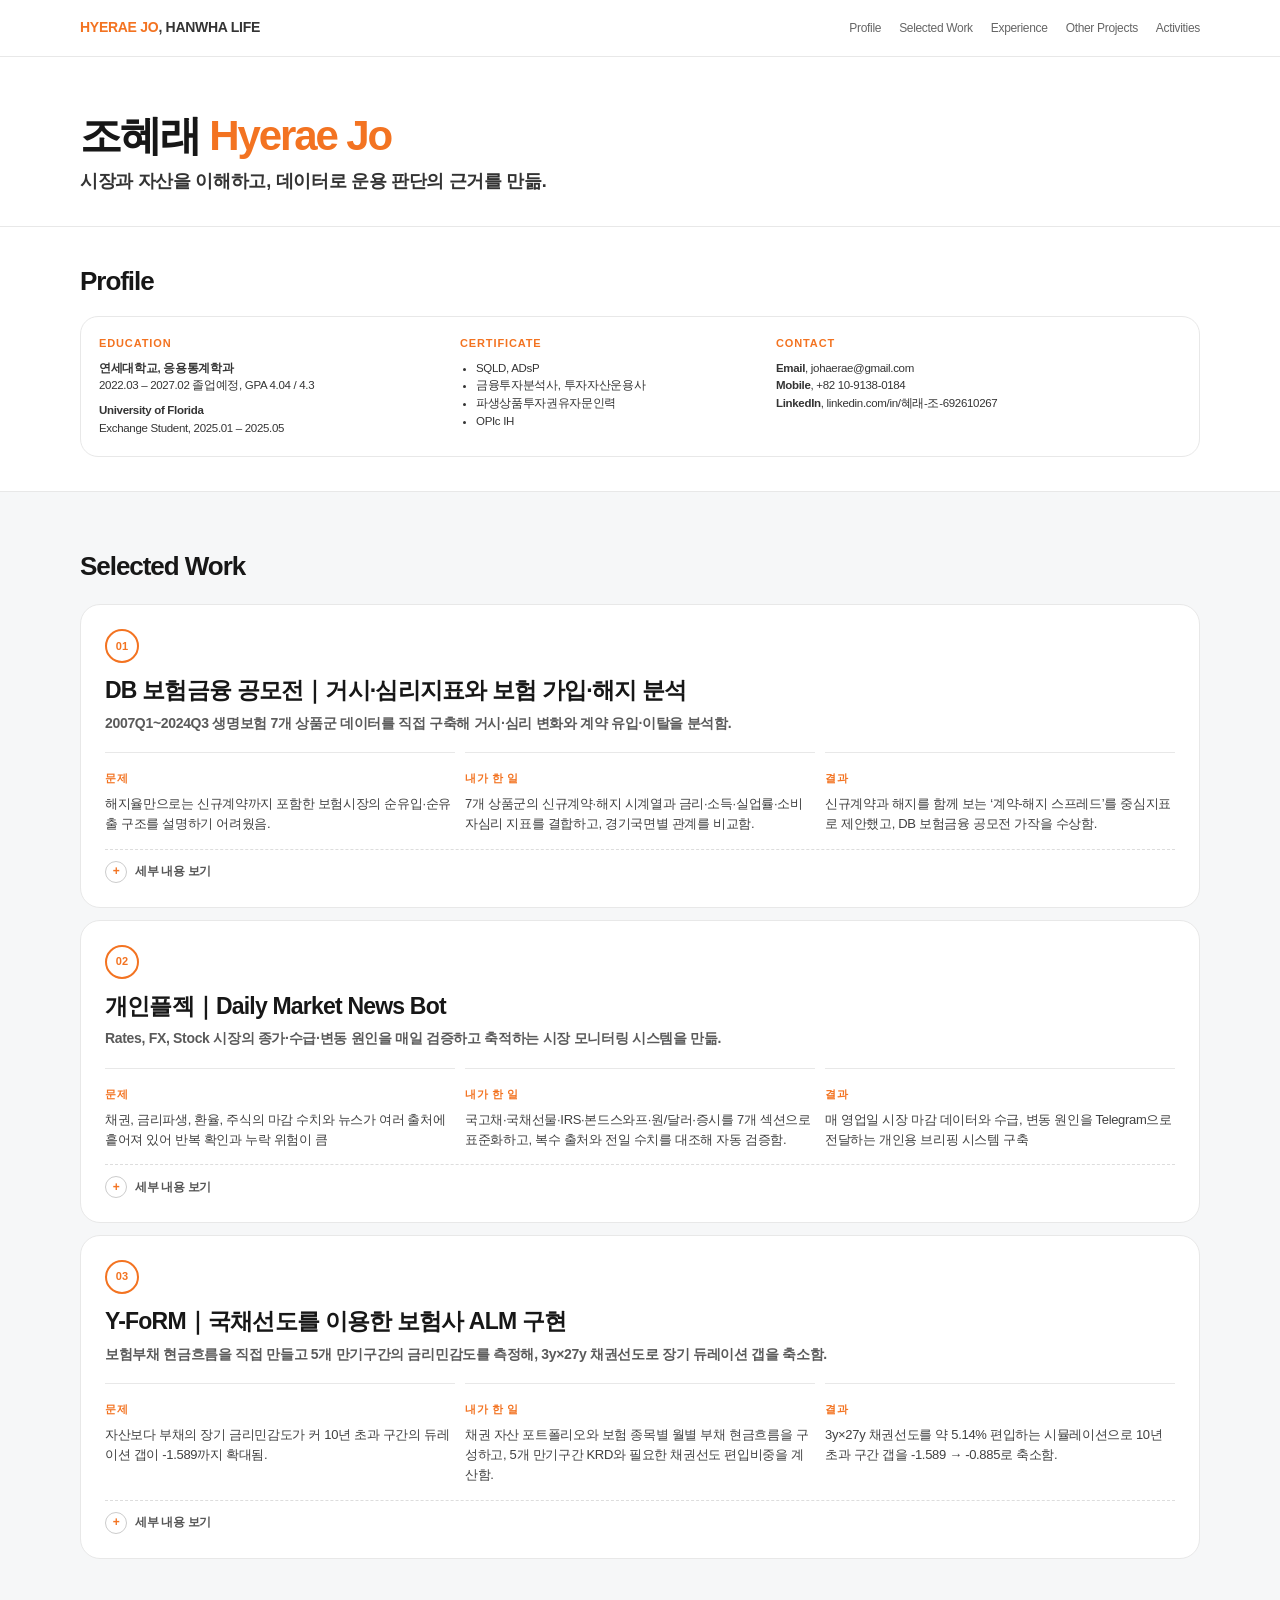
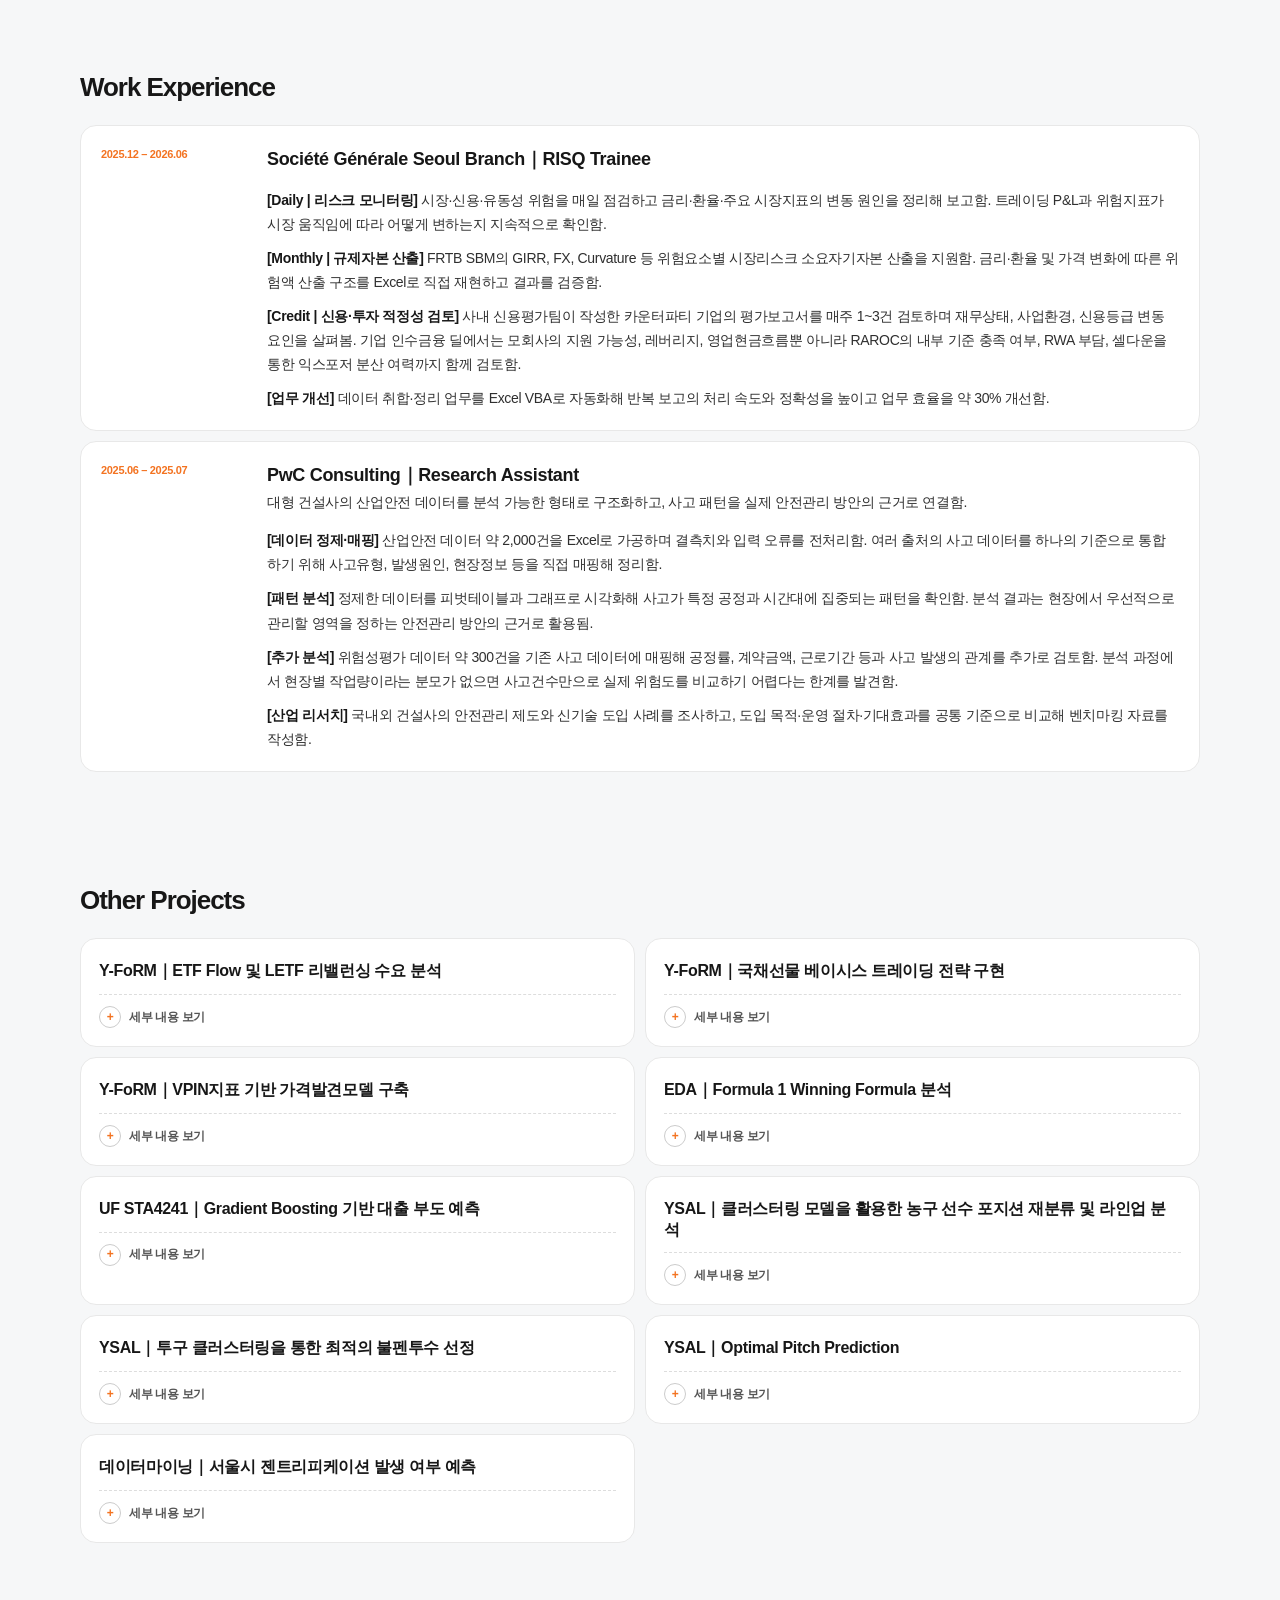
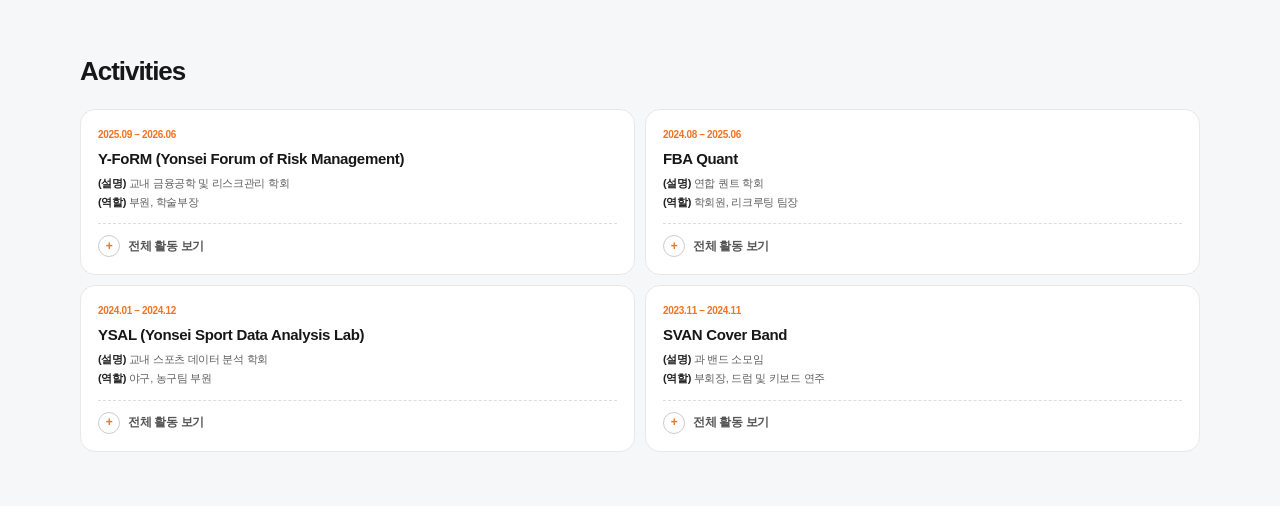
==== index.html @ ecd04a31 "Add portfolio loader" ====
<!doctype html><html lang="ko"><head><meta charset="utf-8"><meta name="viewport" content="width=device-width,initial-scale=1"><title>Hyerae Jo | Asset Management Portfolio</title><style>body{margin:0;font-family:Arial,sans-serif;background:#f6f7f8;color:#333;display:grid;place-items:center;min-height:100vh}#loading{font-size:14px;color:#777}</style></head><body><div id="loading">Portfolio loading...</div><script>(async()=>{try{const parts=await Promise.all([0,1,2,3,4,5].map(i=>fetch(`parts/${i}.txt`).then(r=>{if(!r.ok)throw new Error(`part ${i}`);return r.text()})));document.open();document.write(parts.join(''));document.close()}catch(e){document.getElementById('loading').textContent='포트폴리오를 불러오지 못했습니다. 잠시 후 다시 시도해 주세요.';console.error(e)}})();</script></body></html>
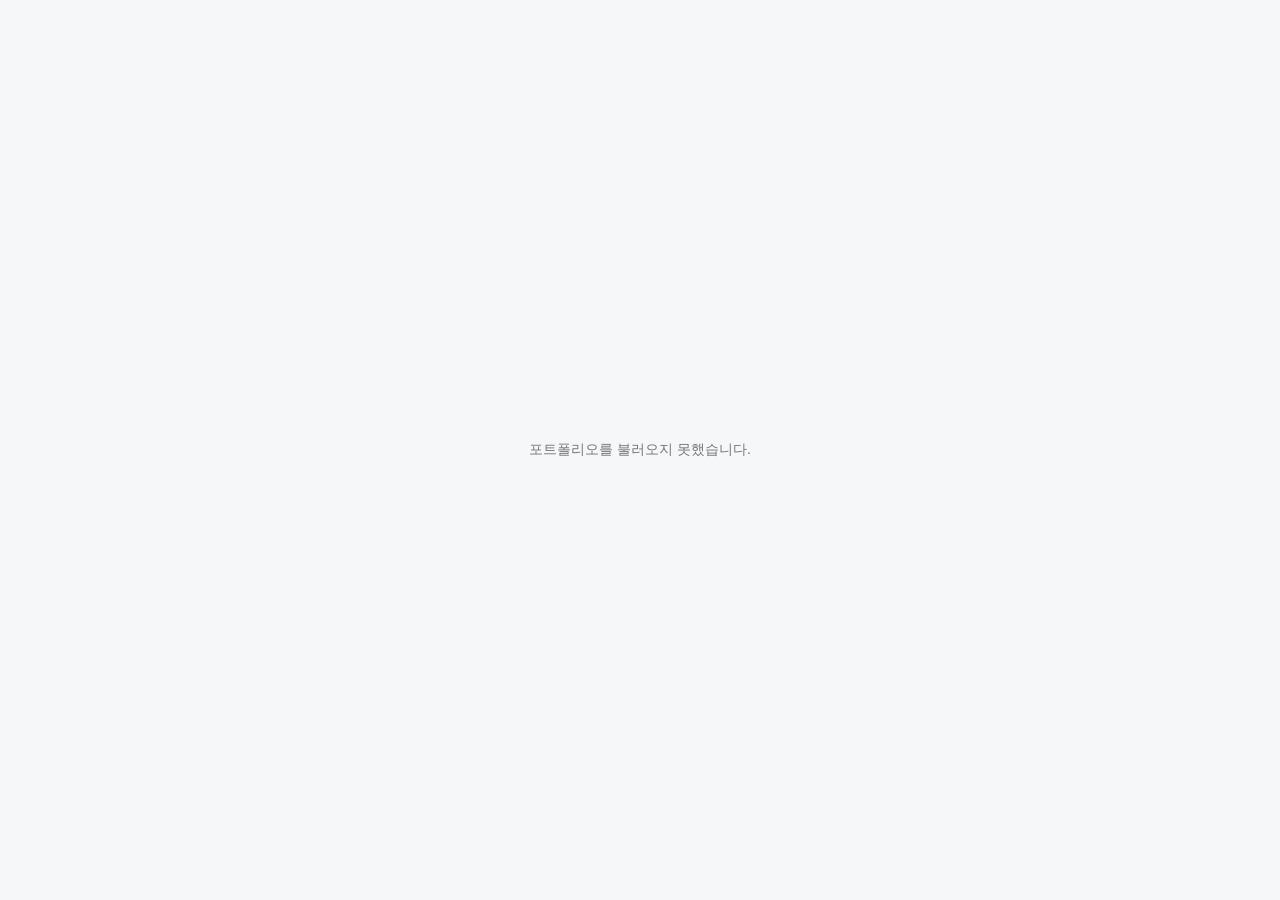
==== commit b3f48967: "Make GitHub Pages mirror the latest AppDeploy portfolio" ====
--- a/index.html
+++ b/index.html
@@ -1 +1,39 @@
-<!doctype html><html lang="ko"><head><meta charset="utf-8"><meta name="viewport" content="width=device-width,initial-scale=1"><title>Hyerae Jo | Asset Management Portfolio</title><style>body{margin:0;font-family:Arial,sans-serif;background:#f6f7f8;color:#333;display:grid;place-items:center;min-height:100vh}#loading{font-size:14px;color:#777}</style></head><body><div id="loading">Portfolio loading...</div><script>(async()=>{try{const parts=await Promise.all([0,1,2,3,4,5].map(i=>fetch(`parts/${i}.txt`).then(r=>{if(!r.ok)throw new Error(`part ${i}`);return r.text()})));document.open();document.write(parts.join(''));document.close()}catch(e){document.getElementById('loading').textContent='포트폴리오를 불러오지 못했습니다. 잠시 후 다시 시도해 주세요.';console.error(e)}})();</script></body></html>+<!doctype html>
+<html lang="ko">
+<head>
+  <meta charset="utf-8" />
+  <meta name="viewport" content="width=device-width, initial-scale=1" />
+  <title>Hyerae's Portfolio</title>
+  <meta name="description" content="조혜래 자산운용 포트폴리오" />
+  <style>
+    html,body{margin:0;min-height:100%;background:#f6f7f8;font-family:Arial,sans-serif}
+    #loading{min-height:100vh;display:grid;place-items:center;color:#777;font-size:14px}
+  </style>
+</head>
+<body>
+  <div id="loading">Portfolio loading...</div>
+  <script>
+    (async()=>{
+      try{
+        const res=await fetch('https://hyerae-asset-management-portfolio-8gzo8m.v2.appdeploy.ai/api/portfolio',{cache:'no-store'});
+        if(!res.ok) throw new Error('portfolio api');
+        const data=await res.json();
+        let html=data.html;
+        if(!html){
+          const parts=await Promise.all(Array.from({length:8},(_,i)=>fetch(`latest/${i}.txt`).then(r=>{if(!r.ok)throw new Error(`part ${i}`);return r.text()})));
+          html=parts.join('');
+        }
+        const doc=new DOMParser().parseFromString(html,'text/html');
+        doc.title="Hyerae's Portfolio";
+        doc.querySelectorAll('#other .detail-card.learned').forEach(el=>el.remove());
+        document.open();
+        document.write('<!DOCTYPE html>\n'+doc.documentElement.outerHTML);
+        document.close();
+      }catch(e){
+        document.getElementById('loading').textContent='포트폴리오를 불러오지 못했습니다.';
+        console.error(e);
+      }
+    })();
+  </script>
+</body>
+</html>
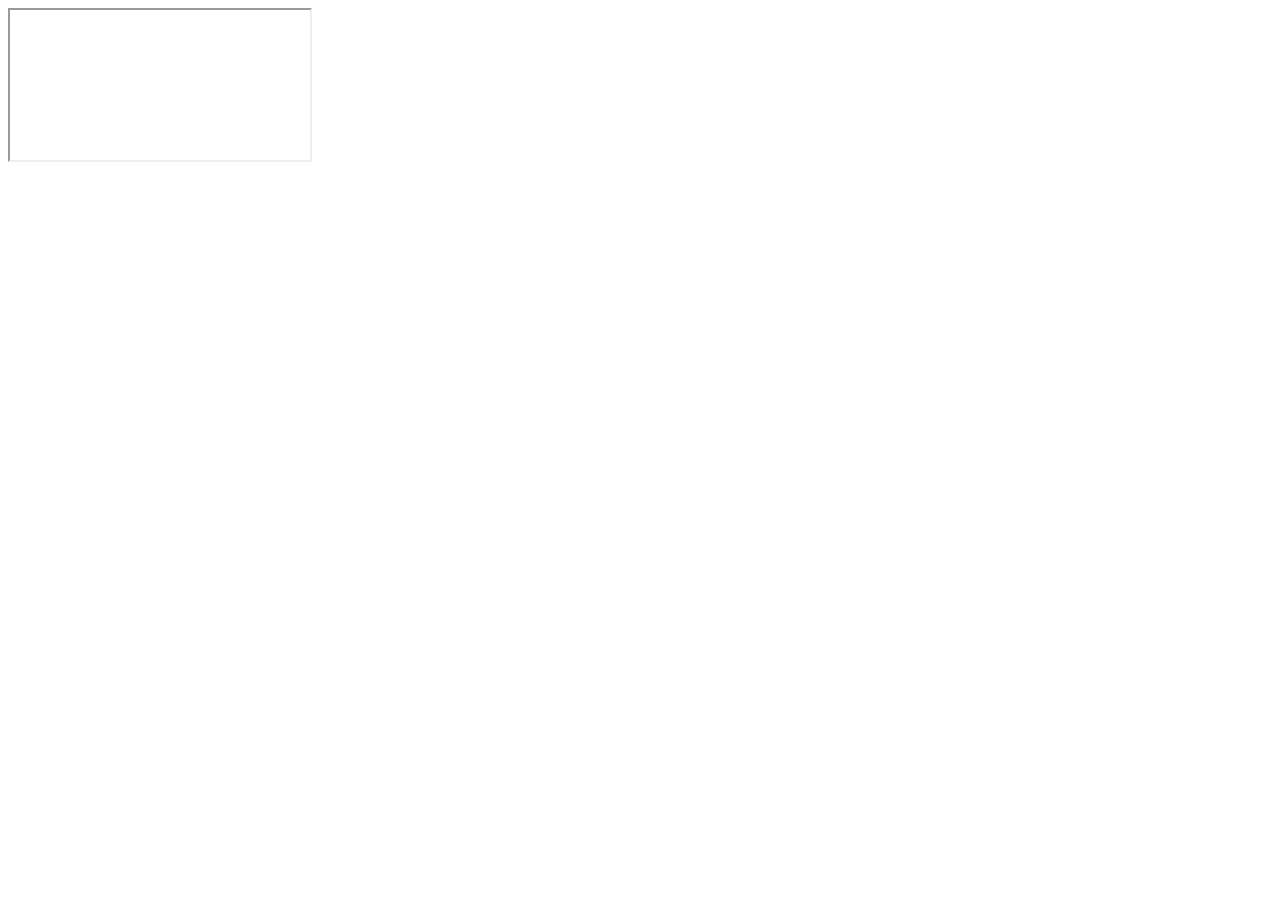
==== commit d403896b: "Backup latest AppDeploy portfolio index" ====
--- a/index.html
+++ b/index.html
@@ -1,39 +1,29 @@
 <!doctype html>
 <html lang="ko">
-<head>
-  <meta charset="utf-8" />
-  <meta name="viewport" content="width=device-width, initial-scale=1" />
-  <title>Hyerae's Portfolio</title>
-  <meta name="description" content="조혜래 자산운용 포트폴리오" />
-  <style>
-    html,body{margin:0;min-height:100%;background:#f6f7f8;font-family:Arial,sans-serif}
-    #loading{min-height:100vh;display:grid;place-items:center;color:#777;font-size:14px}
-  </style>
-</head>
-<body>
-  <div id="loading">Portfolio loading...</div>
-  <script>
-    (async()=>{
-      try{
-        const res=await fetch('https://hyerae-asset-management-portfolio-8gzo8m.v2.appdeploy.ai/api/portfolio',{cache:'no-store'});
-        if(!res.ok) throw new Error('portfolio api');
-        const data=await res.json();
-        let html=data.html;
-        if(!html){
-          const parts=await Promise.all(Array.from({length:8},(_,i)=>fetch(`latest/${i}.txt`).then(r=>{if(!r.ok)throw new Error(`part ${i}`);return r.text()})));
-          html=parts.join('');
-        }
-        const doc=new DOMParser().parseFromString(html,'text/html');
-        doc.title="Hyerae's Portfolio";
-        doc.querySelectorAll('#other .detail-card.learned').forEach(el=>el.remove());
-        document.open();
-        document.write('<!DOCTYPE html>\n'+doc.documentElement.outerHTML);
-        document.close();
-      }catch(e){
-        document.getElementById('loading').textContent='포트폴리오를 불러오지 못했습니다.';
-        console.error(e);
-      }
-    })();
-  </script>
-</body>
+  <head>
+    <meta charset="UTF-8" />
+    <meta name="viewport" content="width=device-width, initial-scale=1.0" />
+    <title>Hyerae's Portfolio</title>
+    <link rel="stylesheet" href="./src/styles.css" />
+  </head>
+  <body>
+    <div id="app">
+      <main id="viewerShell">
+        <iframe id="portfolioFrame" title="Hyerae's Portfolio"></iframe>
+        <div id="editorToolbar" class="editor-toolbar" hidden>
+          <div class="editor-status-wrap">
+            <strong>Portfolio Editor</strong
+            ><span id="editorStatus">편집 준비 중</span>
+          </div>
+          <button id="signInBtn" type="button">로그인</button
+          ><button id="toggleEditBtn" type="button">편집 시작</button
+          ><button id="publishBtn" type="button" class="primary">
+            변경사항 게시</button
+          ><button id="discardBtn" type="button">임시저장 삭제</button>
+        </div>
+        <div id="toast" class="toast" hidden></div>
+      </main>
+    </div>
+    <script type="module" src="./src/main.ts"></script>
+  </body>
 </html>
